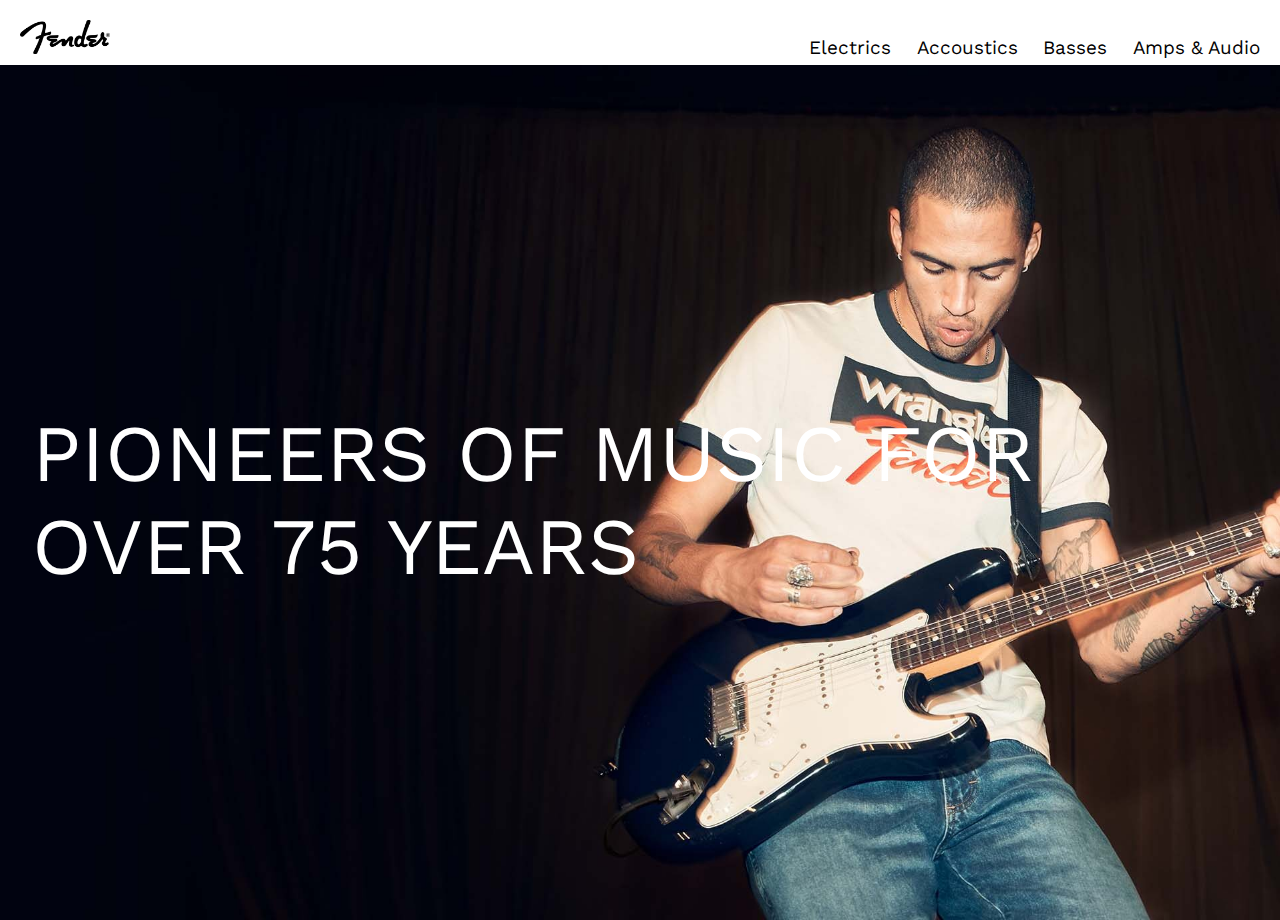
==== index.html @ d0f5ee39 "First Update" ====
<!DOCTYPE html>
<html lang="en">
<head>
    <meta charset="UTF-8">
    <meta http-equiv="X-UA-Compatible" content="IE=edge">
    <meta name="viewport" content="width=device-width, initial-scale=1.0">
    <title>Home</title>
    <link rel="stylesheet" href="styles/main.css">
</head>
<body>

    <div class="container">
        
        <header>
            <div class="logo--container">
                <img src="assets/img/logo/Fender_logo.png" alt="">
            </div>
            <div class="nav">
                <nav>
                    <ul class="nav-items-container">
                        <li><a href="">Electrics</a></li>
                        <li><a href="">Accoustics</a></li>
                        <li><a href="">Basses</a></li>
                        <li><a href="">Amps & Audio</a></li>
                    </ul>
                    <div class="toggle--menu">
                        <div class="toggle noactive">
                            <img class="openBtn" src="https://img.icons8.com/ios-glyphs/30/000000/menu--v1.png"/>
                            <img class="closeBtn" src="https://img.icons8.com/ios/30/000000/delete-sign--v1.png"/>
                        </div>
                        <!-- <ul class="menu--mobile">
                            <li><a href="">Electrics</a></li>
                            <li><a href="">Accoustics</a></li>
                            <li><a href="">Basses</a></li>
                            <li><a href="">Amps & Audio</a></li>
                        </ul> -->
                    </div>
                </nav>
            </div>
        </header>
        
            <main id="swup" class="transition-fade">
                <div class="banner--container">
                    <div class="banner"></div>
                    <div class="banner--txt">
                        <p>PIONEERS OF MUSIC FOR 
                            <br>
                            OVER 75 YEARS</p>
                    </div>
                </div>
            </main>

        </div>


    <script src="app.js"></script>

    <!-- Swup Install -->
    <script src="https://unpkg.com/swup@latest/dist/swup.min.js"></script>  
    <script>
        const swup = new Swup();
    </script>
</body>
</html>
---- styles/main.css ----
@import url("https://fonts.googleapis.com/css2?family=Work+Sans:wght@400;500;600&display=swap");
* {
  padding: 0;
  margin: 0;
  box-sizing: border-box;
  font-family: "Work Sans", sans-serif;
  font-weight: 400;
}

a, a:hover, a:focus, a:active {
  text-decoration: none;
  color: inherit;
}

li {
  list-style: none;
}

header {
  height: 5vh;
  display: flex;
  flex-direction: row;
  justify-content: space-between;
  align-items: baseline;
  margin: 20px 20px 0 20px;
  font-size: clamp(1rem, 0.34vw + 0.91rem, 1.19rem);
}

.logo--container img {
  width: 90px;
}

.nav-items-container {
  display: flex;
  flex-direction: row;
}
.nav-items-container li {
  padding-left: 2vw;
}

@media screen and (max-width: 950px) {
  .nav-items-container {
    display: none;
  }
}
.toggle--menu {
  display: none;
}

.closeBtn {
  display: none;
}

.menu--mobile {
  display: flex;
  flex-direction: column;
  z-index: 0;
  width: 100%;
  height: 100vh;
  background-color: black;
  position: absolute;
  top: 0;
  left: 0;
  color: white;
}

@media screen and (max-width: 950px) {
  .toggle--menu {
    display: flex;
  }
}
.banner--container {
  position: absolute;
  width: 100%;
  height: 95vh;
  z-index: 1;
}

.banner {
  position: relative;
  height: 100%;
  background-image: url(/assets/img/home/bg-img.jpeg);
  background-position: center;
  background-size: cover;
}

.banner--txt {
  position: absolute;
  top: 40%;
  left: 0;
  z-index: 10;
  color: white;
  margin-left: 2rem;
  font-size: clamp(3.05rem, 3.54vw + 2.17rem, 5rem);
  font-weight: 600;
}/*# sourceMappingURL=main.css.map */
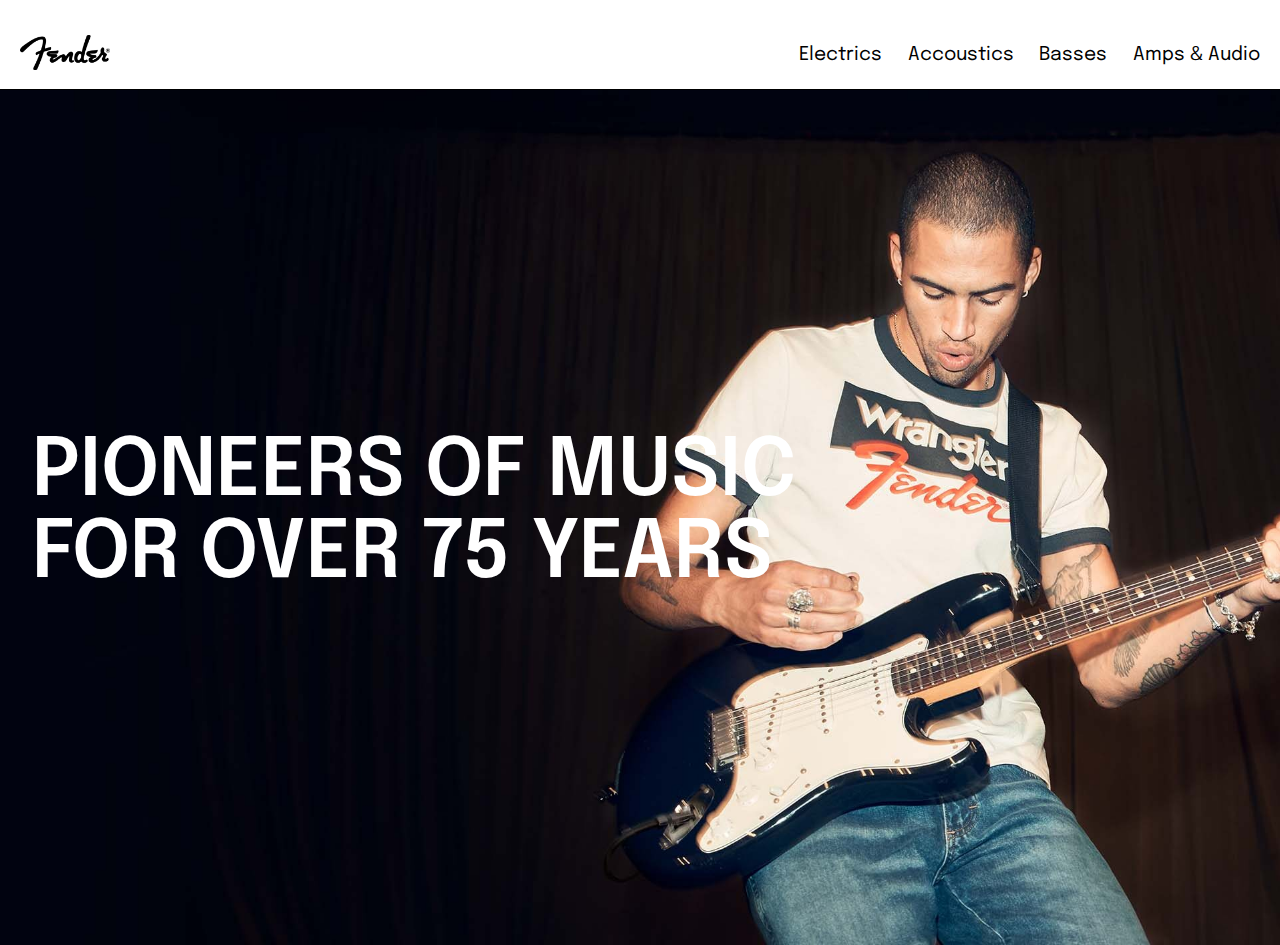
==== commit 938b84d1: "Update" ====
--- a/index.html
+++ b/index.html
@@ -6,9 +6,10 @@
     <meta name="viewport" content="width=device-width, initial-scale=1.0">
     <title>Home</title>
     <link rel="stylesheet" href="styles/main.css">
+    <link rel="stylesheet" href="styles/shop.css">
 </head>
 <body>
-
+    
     <div class="container">
         
         <header>
@@ -18,37 +19,77 @@
             <div class="nav">
                 <nav>
                     <ul class="nav-items-container">
-                        <li><a href="">Electrics</a></li>
-                        <li><a href="">Accoustics</a></li>
-                        <li><a href="">Basses</a></li>
-                        <li><a href="">Amps & Audio</a></li>
+                        <li><a class="menu-items" href="pages/electrics.html">Electrics</a></li>
+                        <li><a class="menu-items" href="">Accoustics<a></li>
+                        <li><a class="menu-items" href="">Basses</a></li>
+                        <li><a class="menu-items" href="">Amps & Audio</a></li>
                     </ul>
                     <div class="toggle--menu">
                         <div class="toggle noactive">
                             <img class="openBtn" src="https://img.icons8.com/ios-glyphs/30/000000/menu--v1.png"/>
                             <img class="closeBtn" src="https://img.icons8.com/ios/30/000000/delete-sign--v1.png"/>
                         </div>
-                        <!-- <ul class="menu--mobile">
-                            <li><a href="">Electrics</a></li>
-                            <li><a href="">Accoustics</a></li>
-                            <li><a href="">Basses</a></li>
-                            <li><a href="">Amps & Audio</a></li>
-                        </ul> -->
                     </div>
                 </nav>
             </div>
         </header>
         
-            <main id="swup" class="transition-fade">
+        <main id="swup" class="transition-fade">
+            <!-- Menu mobile -->
+            <div class="menu--mobile--container">
+                <ul class="menu--mobile">
+                    <li><a class="menu-items" href="">Electrics</a></li>
+                    <li><a class="menu-items" href="">Accoustics</a></li>
+                    <li><a class="menu-items" href="">Basses</a></li>
+                    <li><a class="menu-items" href="">Amps & Audio</a></li>
+                </ul>
+            </div>
+
                 <div class="banner--container">
                     <div class="banner"></div>
                     <div class="banner--txt">
-                        <p>PIONEERS OF MUSIC FOR 
-                            <br>
-                            OVER 75 YEARS</p>
+                        <p>PIONEERS OF MUSIC <br> FOR OVER 75 YEARS</p>
                     </div>
                 </div>
             </main>
+
+            <footer>
+                <div class="logo--container">
+                    <a href="../index.html">
+                        <img src="../assets/img/logo/Fender_logo.png" alt="logo">
+                    </a>
+                </div>
+                <nav>
+                    <div class="footer-nav">
+                        <ul class="col-1">
+                            <p>Products</p>
+                            <li><a href="electrics.html"></a>Electrics</li>
+                            <li><a href="electrics.html"></a>Accoustics</li>
+                            <li><a href="electrics.html"></a>Basses</li>
+                            <li><a href="electrics.html"></a>Amps & Audio</li>
+                        </ul>
+                        <ul class="col-2">
+                            <p>Company</p>
+                            <li><a href="#"></a>About</li>
+                            <li><a href="#"></a>Contact Us</li>
+                            <li><a href="#"></a>Careers</li>
+                            <li><a href="#"></a>Newsroom</li>
+                        </ul>
+                        <ul class="col-3">
+                            <p>Customer Service</p>
+                            <li><a href="#"></a>Support</li>
+                            <li><a href="#"></a>Find a Dealer</li>
+                            <li><a href="#"></a>Warranty</li>
+                            <li><a href="#"></a>Manuals</li>
+                            <li><a href="#"></a>Register Your Fender</li>
+                        </ul>
+                    </div>
+                </nav>
+                <div class="signature">
+                    <p>* Made by Théo Daguier</p>
+                    <p>** Unofficial website made for training purposes.</p>
+                </div>
+            </footer>
 
         </div>
 
--- a/styles/main.css
+++ b/styles/main.css
@@ -1,10 +1,9 @@
-@import url("https://fonts.googleapis.com/css2?family=Work+Sans:wght@400;500;600&display=swap");
+@import url("https://fonts.googleapis.com/css2?family=Epilogue:ital,wght@0,100;0,200;0,300;0,400;0,500;0,600;0,700;0,800;0,900;1,100;1,200;1,300;1,400;1,500;1,600;1,700;1,800;1,900&display=swap");
 * {
   padding: 0;
   margin: 0;
   box-sizing: border-box;
-  font-family: "Work Sans", sans-serif;
-  font-weight: 400;
+  font-family: "Epilogue", sans-serif;
 }
 
 a, a:hover, a:focus, a:active {
@@ -17,13 +16,25 @@
 }
 
 header {
-  height: 5vh;
+  width: 100%;
+  height: 10vh;
   display: flex;
   flex-direction: row;
   justify-content: space-between;
-  align-items: baseline;
-  margin: 20px 20px 0 20px;
+  align-items: center;
+  margin: 0;
+  padding: 20px 20px 0 20px;
   font-size: clamp(1rem, 0.34vw + 0.91rem, 1.19rem);
+  position: -webkit-sticky;
+  position: sticky;
+  top: 0;
+  left: 0;
+  background-color: white;
+  border-bottom: solid 1px black;
+}
+
+nav {
+  display: flex;
 }
 
 .logo--container img {
@@ -33,9 +44,23 @@
 .nav-items-container {
   display: flex;
   flex-direction: row;
+  align-items: center;
 }
 .nav-items-container li {
   padding-left: 2vw;
+}
+
+a {
+  opacity: 1;
+}
+
+.menu-items {
+  text-align: left;
+}
+
+a:hover {
+  text-decoration: underline;
+  color: black;
 }
 
 @media screen and (max-width: 950px) {
@@ -51,22 +76,25 @@
   display: none;
 }
 
+.menu--mobile--container {
+  display: none;
+}
+
 .menu--mobile {
-  display: flex;
-  flex-direction: column;
-  z-index: 0;
+  z-index: 998;
   width: 100%;
   height: 100vh;
-  background-color: black;
-  position: absolute;
+  position: relative;
   top: 0;
   left: 0;
-  color: white;
+  color: black;
+  transition: opacity 2s;
 }
 
 @media screen and (max-width: 950px) {
   .toggle--menu {
     display: flex;
+    z-index: 999;
   }
 }
 .banner--container {
@@ -92,5 +120,70 @@
   color: white;
   margin-left: 2rem;
   font-size: clamp(3.05rem, 3.54vw + 2.17rem, 5rem);
+  font-family: "Epilogue", sans-serif;
   font-weight: 600;
+}
+
+footer {
+  padding: 20px;
+  border-top: solid black 1px;
+  font-size: clamp(1rem, 0.34vw + 0.91rem, 1.19rem);
+}
+footer nav {
+  width: 100%;
+}
+footer nav .footer-nav {
+  width: 100%;
+  display: flex;
+  justify-content: space-around;
+}
+footer nav .footer-nav ul p {
+  font-weight: 600;
+  margin-bottom: 1vw;
+  border-top: solid 1 px black;
+}
+footer nav .footer-nav ul li {
+  padding-bottom: 0.5vw;
+  cursor: pointer;
+}
+
+.signature {
+  margin-top: 1vw;
+  font-size: clamp(0.8rem, 0.17vw + 0.76rem, 0.89rem);
+  font-style: italic;
+  font-weight: 300;
+}
+.signature p {
+  padding-bottom: 0.5vw;
+}
+
+@media screen and (max-width: 950px) {
+  footer .logo--container {
+    margin-bottom: 6vw;
+  }
+}
+.cart-menu {
+  display: none;
+  justify-content: flex-end;
+  width: 30%;
+  height: 100%;
+  background-color: white;
+  position: fixed;
+  z-index: 999;
+  top: 0;
+  right: 0;
+}
+.cart-menu img {
+  width: 30px;
+  height: 30px;
+  margin-top: 20px;
+  margin-right: 20px;
+  cursor: pointer;
+  transform: translateX(-50%);
+}
+
+.shopping-cart img {
+  width: 30px;
+  margin-left: 2vw;
+  cursor: pointer;
 }/*# sourceMappingURL=main.css.map */--- a/styles/shop.css
+++ b/styles/shop.css
@@ -0,0 +1,312 @@
+@import url("https://fonts.googleapis.com/css2?family=Epilogue:ital,wght@0,100;0,200;0,300;0,400;0,500;0,600;0,700;0,800;0,900;1,100;1,200;1,300;1,400;1,500;1,600;1,700;1,800;1,900&display=swap");
+* {
+  padding: 0;
+  margin: 0;
+  box-sizing: border-box;
+  font-family: "Epilogue", sans-serif;
+}
+
+a, a:hover, a:focus, a:active {
+  text-decoration: none;
+  color: inherit;
+}
+
+li {
+  list-style: none;
+}
+
+header {
+  width: 100%;
+  height: 10vh;
+  display: flex;
+  flex-direction: row;
+  justify-content: space-between;
+  align-items: center;
+  margin: 0;
+  padding: 20px 20px 0 20px;
+  font-size: clamp(1rem, 0.34vw + 0.91rem, 1.19rem);
+  position: -webkit-sticky;
+  position: sticky;
+  top: 0;
+  left: 0;
+  background-color: white;
+  border-bottom: solid 1px black;
+}
+
+nav {
+  display: flex;
+}
+
+.logo--container img {
+  width: 90px;
+}
+
+.nav-items-container {
+  display: flex;
+  flex-direction: row;
+  align-items: center;
+}
+.nav-items-container li {
+  padding-left: 2vw;
+}
+
+a {
+  opacity: 1;
+}
+
+.menu-items {
+  text-align: left;
+}
+
+a:hover {
+  text-decoration: underline;
+  color: black;
+}
+
+@media screen and (max-width: 950px) {
+  .nav-items-container {
+    display: none;
+  }
+}
+.toggle--menu {
+  display: none;
+}
+
+.closeBtn {
+  display: none;
+}
+
+.menu--mobile--container {
+  display: none;
+}
+
+.menu--mobile {
+  z-index: 998;
+  width: 100%;
+  height: 100vh;
+  position: relative;
+  top: 0;
+  left: 0;
+  color: black;
+  transition: opacity 2s;
+}
+
+@media screen and (max-width: 950px) {
+  .toggle--menu {
+    display: flex;
+    z-index: 999;
+  }
+}
+.banner--container {
+  position: absolute;
+  width: 100%;
+  height: 95vh;
+  z-index: 1;
+}
+
+.banner {
+  position: relative;
+  height: 100%;
+  background-image: url(/assets/img/home/bg-img.jpeg);
+  background-position: center;
+  background-size: cover;
+}
+
+.banner--txt {
+  position: absolute;
+  top: 40%;
+  left: 0;
+  z-index: 10;
+  color: white;
+  margin-left: 2rem;
+  font-size: clamp(3.05rem, 3.54vw + 2.17rem, 5rem);
+  font-family: "Epilogue", sans-serif;
+  font-weight: 600;
+}
+
+footer {
+  padding: 20px;
+  border-top: solid black 1px;
+  font-size: clamp(1rem, 0.34vw + 0.91rem, 1.19rem);
+}
+footer nav {
+  width: 100%;
+}
+footer nav .footer-nav {
+  width: 100%;
+  display: flex;
+  justify-content: space-around;
+}
+footer nav .footer-nav ul p {
+  font-weight: 600;
+  margin-bottom: 1vw;
+  border-top: solid 1 px black;
+}
+footer nav .footer-nav ul li {
+  padding-bottom: 0.5vw;
+  cursor: pointer;
+}
+
+.signature {
+  margin-top: 1vw;
+  font-size: clamp(0.8rem, 0.17vw + 0.76rem, 0.89rem);
+  font-style: italic;
+  font-weight: 300;
+}
+.signature p {
+  padding-bottom: 0.5vw;
+}
+
+@media screen and (max-width: 950px) {
+  footer .logo--container {
+    margin-bottom: 6vw;
+  }
+}
+.cart-menu {
+  display: none;
+  justify-content: flex-end;
+  width: 30%;
+  height: 100%;
+  background-color: white;
+  position: fixed;
+  top: 0;
+  right: 0;
+}
+.cart-menu img {
+  width: 30px;
+  height: 30px;
+  margin-top: 20px;
+  margin-right: 20px;
+  cursor: pointer;
+  transform: translateX(-50%);
+}
+
+.shop--container {
+  margin: 5vw;
+}
+
+.ttle-s {
+  font-size: clamp(1.95rem, 1.56vw + 1.56rem, 2.81rem);
+  font-weight: 700;
+}
+
+.product--info {
+  display: flex;
+  flex-direction: row;
+  margin-top: 2.5vw;
+  height: 100vh;
+}
+
+.product-img {
+  width: 50%;
+  height: auto;
+  background-image: url(../assets/img/shop/electrics/nile_rodergs_strat.png);
+  background-size: cover;
+  background-repeat: no-repeat;
+  background-position: center;
+}
+
+.info-txt {
+  padding-left: 5vw;
+  width: 50%;
+  text-align: left;
+}
+.info-txt .info-ttle {
+  font-size: clamp(1.95rem, 1.56vw + 1.56rem, 2.81rem);
+}
+.info-txt p {
+  font-size: clamp(1.56rem, 1vw + 1.31rem, 2.11rem);
+  margin-top: 2vw;
+  width: 80%;
+  font-weight: 300;
+}
+
+.btn-vm {
+  display: flex;
+  flex-direction: row;
+  align-items: baseline;
+  cursor: pointer;
+}
+.btn-vm a {
+  padding-right: 1vw;
+  transform: translateY(20%);
+}
+.btn-vm p {
+  text-decoration: underline;
+}
+
+@media screen and (max-width: 1000px) {
+  .info-txt p {
+    width: 100%;
+  }
+}
+.shop .ttle-s {
+  margin-top: 2.5vw;
+  margin-bottom: 2.5vw;
+}
+
+.shop--page {
+  display: flex;
+  flex-direction: row;
+  align-items: center;
+  flex-wrap: wrap;
+}
+
+.product-container {
+  width: 33.33%;
+  margin-top: 7vw;
+}
+.product-container a {
+  display: flex;
+  flex-direction: column;
+  align-items: center;
+}
+.product-container .img-container img {
+  width: 240px;
+  height: auto;
+}
+.product-container .product-info {
+  margin-top: 2vw;
+  width: 100%;
+}
+.product-container .product-info .ttle-product {
+  font-size: clamp(1rem, 0.34vw + 0.91rem, 1.19rem);
+}
+.product-container .product-info .price {
+  margin-top: 0.5vw;
+  font-weight: 600;
+}
+
+@media screen and (max-width: 950px) {
+  .product-container {
+    width: 50%;
+    flex-direction: column;
+    align-items: center;
+    text-align: center;
+  }
+  .product--info {
+    display: flex;
+    align-items: center;
+  }
+}
+@media screen and (max-width: 950px) {
+  .product-container {
+    width: 100%;
+  }
+}
+@media screen and (max-width: 950px) {
+  .product--info {
+    flex-direction: column;
+    margin-bottom: 5vw;
+  }
+  .info-txt {
+    width: 100%;
+    padding-left: 0;
+    margin-top: 5vw;
+  }
+  .product-img {
+    width: 100%;
+    height: 100vh;
+    background-size: cover;
+  }
+}/*# sourceMappingURL=shop.css.map */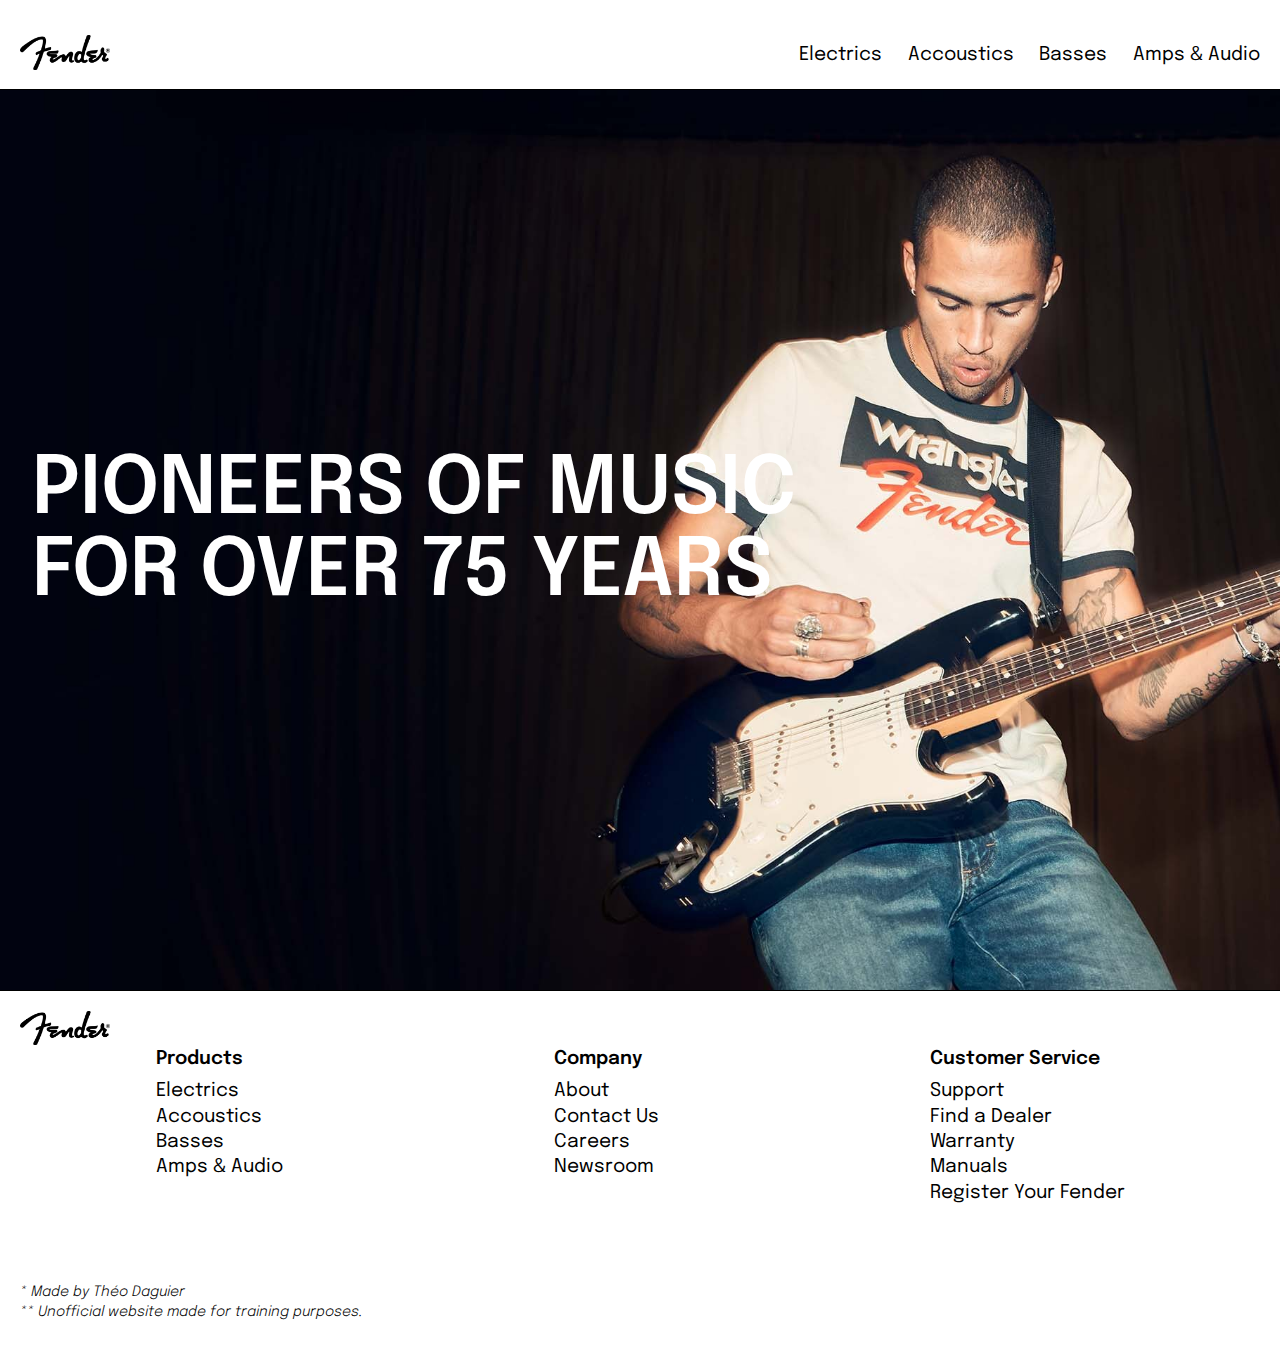
==== commit 8511f460: "Update" ====
--- a/index.html
+++ b/index.html
@@ -53,7 +53,7 @@
                 </div>
             </main>
 
-            <footer>
+            <footer style="margin-top: 0;">
                 <div class="logo--container">
                     <a href="../index.html">
                         <img src="../assets/img/logo/Fender_logo.png" alt="logo">
--- a/styles/main.css
+++ b/styles/main.css
@@ -13,6 +13,15 @@
 
 li {
   list-style: none;
+}
+
+.transition-fade {
+  transition: 0.4s;
+  opacity: 1;
+}
+
+html.is-animating .transition-fade {
+  opacity: 0;
 }
 
 header {
@@ -29,6 +38,7 @@
   position: sticky;
   top: 0;
   left: 0;
+  z-index: 999;
   background-color: white;
   border-bottom: solid 1px black;
 }
@@ -81,6 +91,11 @@
 }
 
 .menu--mobile {
+  display: flex;
+  flex-direction: column;
+  flex-wrap: wrap;
+  justify-content: center;
+  margin-left: 50px;
   z-index: 998;
   width: 100%;
   height: 100vh;
@@ -88,7 +103,10 @@
   top: 0;
   left: 0;
   color: black;
-  transition: opacity 2s;
+  font-size: clamp(3.05rem, 3.54vw + 2.17rem, 5rem);
+}
+.menu--mobile li {
+  padding-bottom: 50px;
 }
 
 @media screen and (max-width: 950px) {
@@ -98,10 +116,11 @@
   }
 }
 .banner--container {
-  position: absolute;
-  width: 100%;
-  height: 95vh;
+  position: relative;
+  top: 0;
+  left: 0;
   z-index: 1;
+  height: 100vh;
 }
 
 .banner {
@@ -125,12 +144,14 @@
 }
 
 footer {
+  margin-top: 15vw;
   padding: 20px;
   border-top: solid black 1px;
   font-size: clamp(1rem, 0.34vw + 0.91rem, 1.19rem);
 }
 footer nav {
   width: 100%;
+  margin-bottom: 6vw;
 }
 footer nav .footer-nav {
   width: 100%;
@@ -169,7 +190,7 @@
   height: 100%;
   background-color: white;
   position: fixed;
-  z-index: 999;
+  z-index: 1000;
   top: 0;
   right: 0;
 }
@@ -186,4 +207,10 @@
   width: 30px;
   margin-left: 2vw;
   cursor: pointer;
+}
+
+@media screen and (max-width: 950px) {
+  .shopping-cart img {
+    margin-right: 5vw;
+  }
 }/*# sourceMappingURL=main.css.map */--- a/styles/shop.css
+++ b/styles/shop.css
@@ -13,6 +13,15 @@
 
 li {
   list-style: none;
+}
+
+.transition-fade {
+  transition: 0.4s;
+  opacity: 1;
+}
+
+html.is-animating .transition-fade {
+  opacity: 0;
 }
 
 header {
@@ -29,6 +38,7 @@
   position: sticky;
   top: 0;
   left: 0;
+  z-index: 999;
   background-color: white;
   border-bottom: solid 1px black;
 }
@@ -81,6 +91,11 @@
 }
 
 .menu--mobile {
+  display: flex;
+  flex-direction: column;
+  flex-wrap: wrap;
+  justify-content: center;
+  margin-left: 50px;
   z-index: 998;
   width: 100%;
   height: 100vh;
@@ -88,7 +103,10 @@
   top: 0;
   left: 0;
   color: black;
-  transition: opacity 2s;
+  font-size: clamp(3.05rem, 3.54vw + 2.17rem, 5rem);
+}
+.menu--mobile li {
+  padding-bottom: 50px;
 }
 
 @media screen and (max-width: 950px) {
@@ -98,10 +116,11 @@
   }
 }
 .banner--container {
-  position: absolute;
-  width: 100%;
-  height: 95vh;
+  position: relative;
+  top: 0;
+  left: 0;
   z-index: 1;
+  height: 100vh;
 }
 
 .banner {
@@ -125,12 +144,14 @@
 }
 
 footer {
+  margin-top: 15vw;
   padding: 20px;
   border-top: solid black 1px;
   font-size: clamp(1rem, 0.34vw + 0.91rem, 1.19rem);
 }
 footer nav {
   width: 100%;
+  margin-bottom: 6vw;
 }
 footer nav .footer-nav {
   width: 100%;
@@ -169,6 +190,7 @@
   height: 100%;
   background-color: white;
   position: fixed;
+  z-index: 1000;
   top: 0;
   right: 0;
 }
@@ -181,6 +203,17 @@
   transform: translateX(-50%);
 }
 
+.shopping-cart img {
+  width: 30px;
+  margin-left: 2vw;
+  cursor: pointer;
+}
+
+@media screen and (max-width: 950px) {
+  .shopping-cart img {
+    margin-right: 5vw;
+  }
+}
 .shop--container {
   margin: 5vw;
 }
@@ -284,6 +317,9 @@
     align-items: center;
     text-align: center;
   }
+  .product-container .img-container img {
+    width: 160px;
+  }
   .product--info {
     display: flex;
     align-items: center;
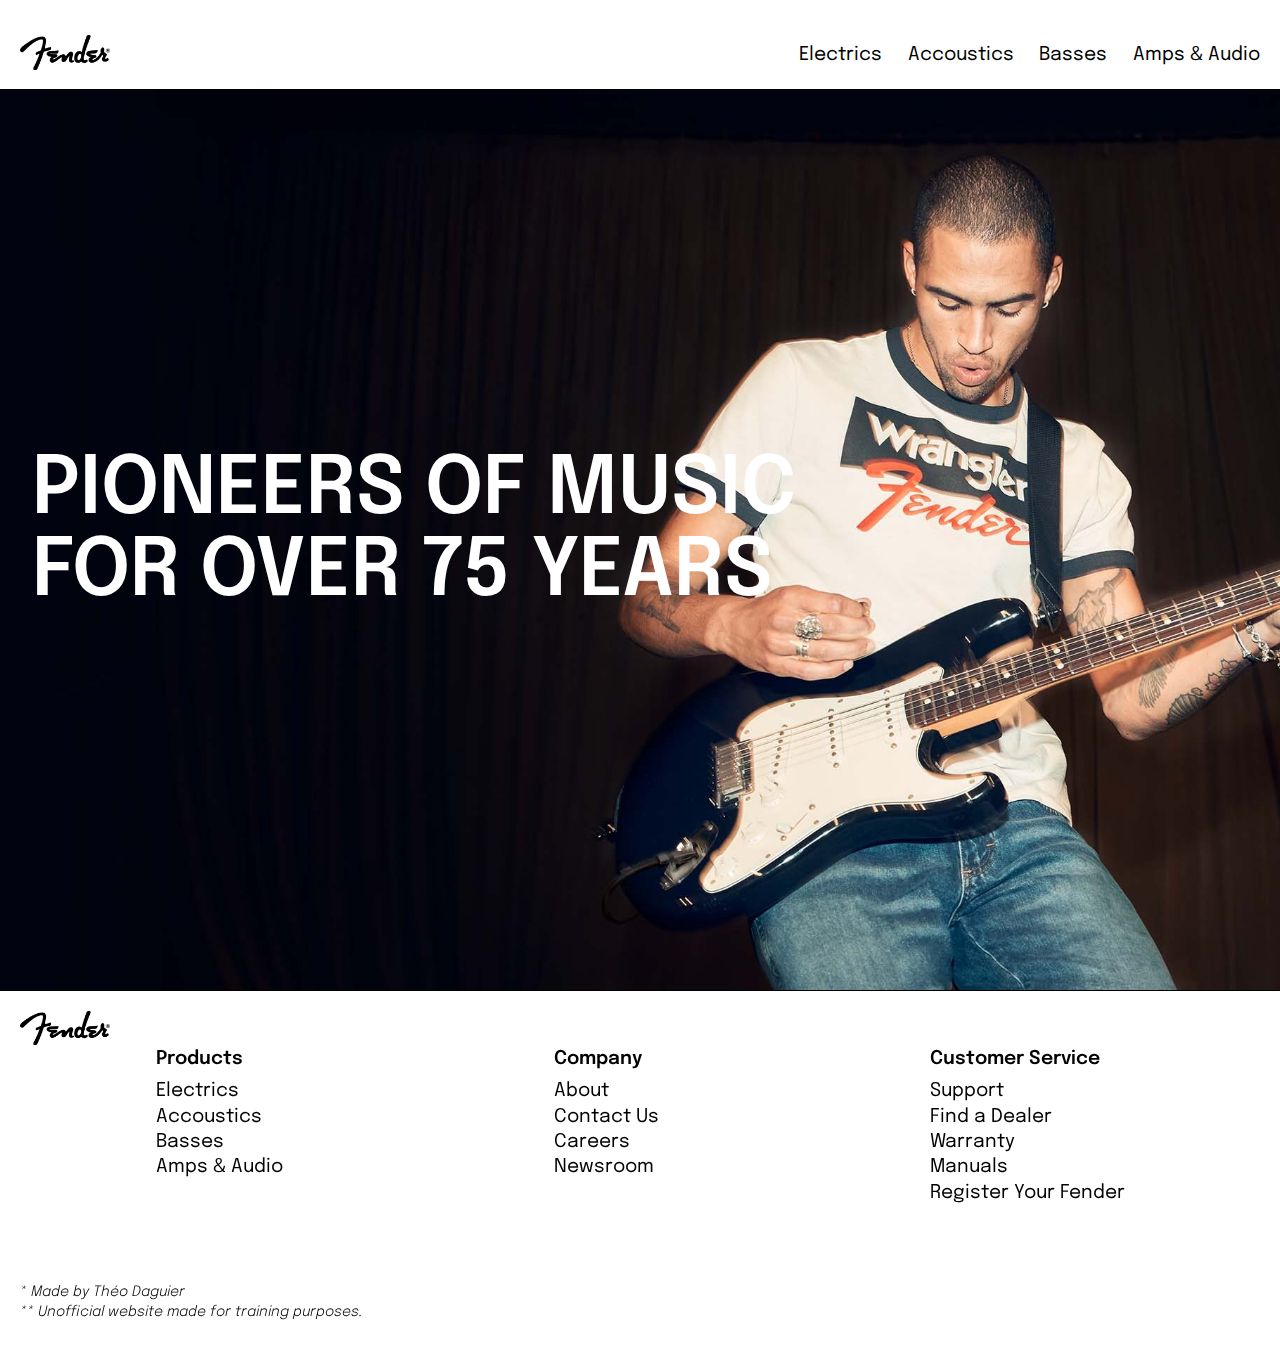
==== commit 249c5857: "Update" ====
--- a/index.html
+++ b/index.html
@@ -7,10 +7,11 @@
     <title>Home</title>
     <link rel="stylesheet" href="styles/main.css">
     <link rel="stylesheet" href="styles/shop.css">
+    <link rel="stylesheet" href="styles/locomotive-scroll.css">
 </head>
 <body>
     
-    <div class="container">
+    <div class="container" data-scroll-container>
         
         <header>
             <div class="logo--container">
@@ -20,7 +21,7 @@
                 <nav>
                     <ul class="nav-items-container">
                         <li><a class="menu-items" href="pages/electrics.html">Electrics</a></li>
-                        <li><a class="menu-items" href="">Accoustics<a></li>
+                        <li><a class="menu-items" href="pages/accoustics.html">Accoustics<a></li>
                         <li><a class="menu-items" href="">Basses</a></li>
                         <li><a class="menu-items" href="">Amps & Audio</a></li>
                     </ul>
@@ -38,8 +39,8 @@
             <!-- Menu mobile -->
             <div class="menu--mobile--container">
                 <ul class="menu--mobile">
-                    <li><a class="menu-items" href="">Electrics</a></li>
-                    <li><a class="menu-items" href="">Accoustics</a></li>
+                    <li><a class="menu-items" href="pages/electrics.html">Electrics</a></li>
+                    <li><a class="menu-items" href="pages/accoustics.html">Accoustics</a></li>
                     <li><a class="menu-items" href="">Basses</a></li>
                     <li><a class="menu-items" href="">Amps & Audio</a></li>
                 </ul>
@@ -64,7 +65,7 @@
                         <ul class="col-1">
                             <p>Products</p>
                             <li><a href="electrics.html"></a>Electrics</li>
-                            <li><a href="electrics.html"></a>Accoustics</li>
+                            <li><a href="accoustics.html"></a>Accoustics</li>
                             <li><a href="electrics.html"></a>Basses</li>
                             <li><a href="electrics.html"></a>Amps & Audio</li>
                         </ul>
@@ -101,5 +102,17 @@
     <script>
         const swup = new Swup();
     </script>
+
+    <!-- Locomotive Scroll -->
+    <script src="javascript/locomotive-scroll-min.js"></script>
+    <script>
+        (function () {
+            var scroll = new LocomotiveScroll({
+                el: document.querySelector('[data-scroll-container]'),
+                smooth: true,
+                multiplier: 2.5
+            });
+        })();
+    </script>
 </body>
 </html>--- a/styles/main.css
+++ b/styles/main.css
@@ -90,22 +90,27 @@
   display: none;
 }
 
-.menu--mobile {
+.menu--mobile--container {
+  width: 100%;
+  height: 100vh;
+}
+.menu--mobile--container .menu--mobile {
   display: flex;
   flex-direction: column;
   flex-wrap: wrap;
   justify-content: center;
-  margin-left: 50px;
   z-index: 998;
   width: 100%;
   height: 100vh;
-  position: relative;
+  margin-left: 0;
+  position: fixed;
   top: 0;
   left: 0;
   color: black;
   font-size: clamp(3.05rem, 3.54vw + 2.17rem, 5rem);
-}
-.menu--mobile li {
+  background-color: white;
+}
+.menu--mobile--container .menu--mobile li {
   padding-bottom: 50px;
 }
 
--- a/styles/shop.css
+++ b/styles/shop.css
@@ -233,10 +233,12 @@
 .product-img {
   width: 50%;
   height: auto;
-  background-image: url(../assets/img/shop/electrics/nile_rodergs_strat.png);
-  background-size: cover;
-  background-repeat: no-repeat;
-  background-position: center;
+}
+.product-img img {
+  width: 100%;
+  height: 100%;
+  -o-object-fit: cover;
+     object-fit: cover;
 }
 
 .info-txt {
@@ -254,17 +256,17 @@
   font-weight: 300;
 }
 
-.btn-vm {
-  display: flex;
-  flex-direction: row;
-  align-items: baseline;
+.btn-vm a {
+  display: flex;
+  flex-direction: row;
+  align-items: flex-end;
   cursor: pointer;
 }
-.btn-vm a {
+.btn-vm a a {
   padding-right: 1vw;
   transform: translateY(20%);
 }
-.btn-vm p {
+.btn-vm a p {
   text-decoration: underline;
 }
 
@@ -334,6 +336,7 @@
   .product--info {
     flex-direction: column;
     margin-bottom: 5vw;
+    height: 100%;
   }
   .info-txt {
     width: 100%;
--- a/styles/locomotive-scroll.css
+++ b/styles/locomotive-scroll.css
@@ -0,0 +1,66 @@
+/*! locomotive-scroll v4.1.3 | MIT License | https://github.com/locomotivemtl/locomotive-scroll */
+html.has-scroll-smooth {
+    overflow: hidden; }
+  
+  html.has-scroll-dragging {
+    -webkit-user-select: none;
+    -moz-user-select: none;
+    -ms-user-select: none;
+    user-select: none; }
+  
+  .has-scroll-smooth body {
+    overflow: hidden; }
+  
+  .has-scroll-smooth [data-scroll-container] {
+    min-height: 100vh; }
+  
+  [data-scroll-direction="horizontal"] [data-scroll-container] {
+    height: 100vh;
+    display: inline-block;
+    white-space: nowrap; }
+  
+  [data-scroll-direction="horizontal"] [data-scroll-section] {
+    display: inline-block;
+    vertical-align: top;
+    white-space: nowrap;
+    height: 100%; }
+  
+  .c-scrollbar {
+    position: absolute;
+    right: 0;
+    top: 0;
+    width: 11px;
+    height: 100%;
+    transform-origin: center right;
+    transition: transform 0.3s, opacity 0.3s;
+    opacity: 0; }
+    .c-scrollbar:hover {
+      transform: scaleX(1.45); }
+    .c-scrollbar:hover, .has-scroll-scrolling .c-scrollbar, .has-scroll-dragging .c-scrollbar {
+      opacity: 1; }
+    [data-scroll-direction="horizontal"] .c-scrollbar {
+      width: 100%;
+      height: 10px;
+      top: auto;
+      bottom: 0;
+      transform: scaleY(1); }
+      [data-scroll-direction="horizontal"] .c-scrollbar:hover {
+        transform: scaleY(1.3); }
+  
+  .c-scrollbar_thumb {
+    position: absolute;
+    top: 0;
+    right: 0;
+    background-color: black;
+    opacity: 0.5;
+    width: 7px;
+    border-radius: 10px;
+    margin: 2px;
+    cursor: -webkit-grab;
+    cursor: grab; }
+    .has-scroll-dragging .c-scrollbar_thumb {
+      cursor: -webkit-grabbing;
+      cursor: grabbing; }
+    [data-scroll-direction="horizontal"] .c-scrollbar_thumb {
+      right: auto;
+      bottom: 0; }